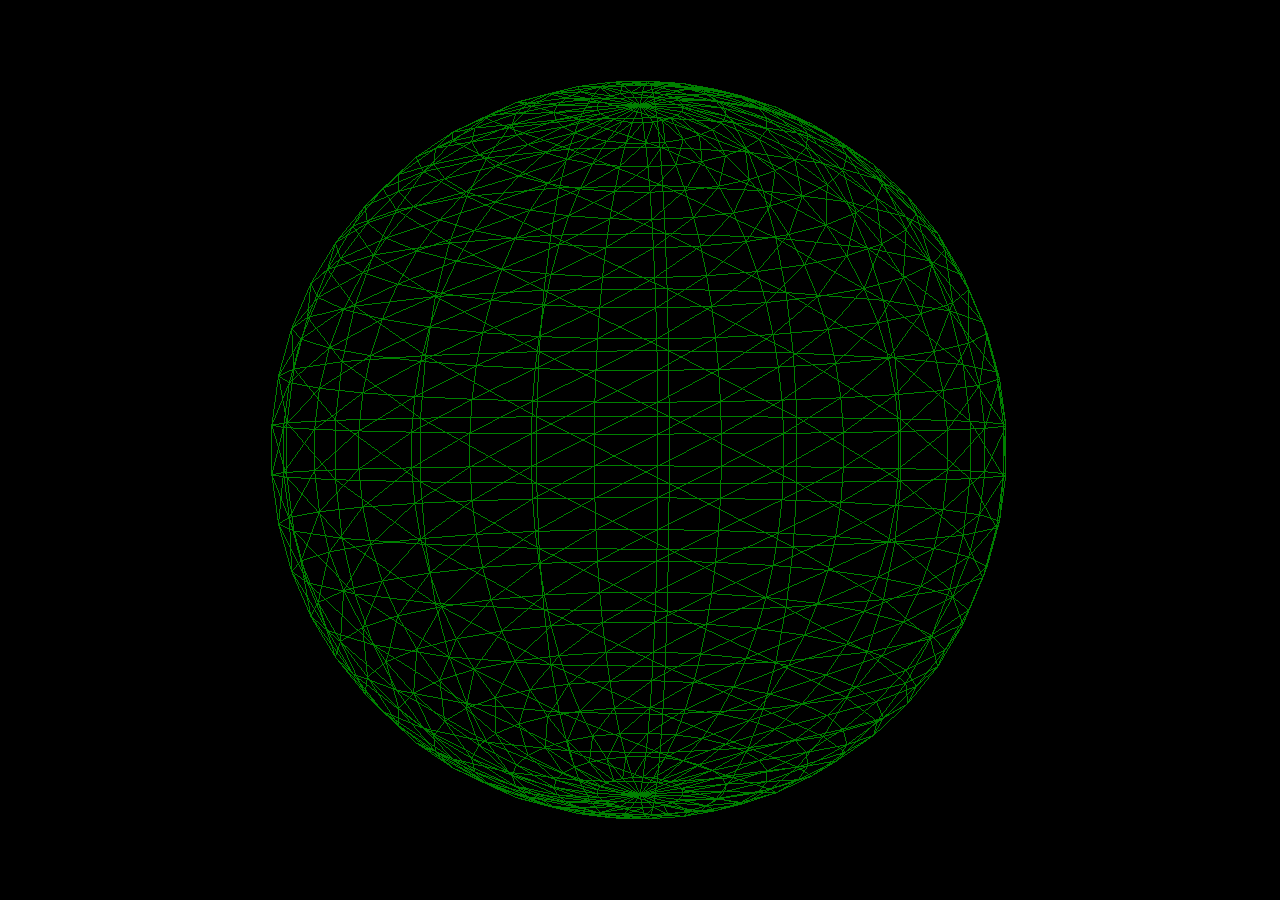
==== html/index.html @ 59fcf4c7 "Render wireframe planet" ====
<!DOCTYPE html>

<html>
    <head>
        <link rel="stylesheet" href="../css/index.css" />
        <script src="../js/three.js"></script>
    </head>

    <body>
        <div id="threejs-container"></div>

        <script>
            "use strict";

            var VISUALS = (function(near, far) {

                var container = document.getElementById("threejs-container"),
                    width = container.offsetWidth,
                    height = container.offsetHeight;

                var renderer = new THREE.WebGLRenderer();
                renderer.setSize(width, height);
                renderer.setClearColor(0x000000, 1);
                container.appendChild(renderer.domElement);

                var scene = new THREE.Scene(),
                    light = new THREE.AmbientLight(0x404040);
                
                var vfovDEG = 50,
                    minDist = near,
                    maxDist = far,
                    camera = new THREE.PerspectiveCamera(50, width/height, minDist, maxDist);
                camera.position.z = 14;

                //create the planet
                var planetGeom = new THREE.SphereGeometry(5, 25, 25),
                    planetMat = new THREE.MeshBasicMaterial({wireframe: true, color: 'green'}),
                    planet = new THREE.Mesh(planetGeom, planetMat);
                planet.position.set(0,0,0);

                //add objects to the scene and render it
                scene.add(light, camera, planet);
                render();

                function render() {
                    planet.rotation.y += 0.0025;
                    renderer.render(scene, camera);
                    requestAnimationFrame(render);
                }

                return {
                    //public
                };
            })(1, 1000);
        </script>
    </body>
</html>
---- css/index.css ----
* {
  margin: 0;
  padding: 0;
}

body {
  width: 100vw;
  height: 100vh;
}

#threejs-container {
  position: static;
  width: inherit;
  height: inherit;
  overflow: hidden;
}
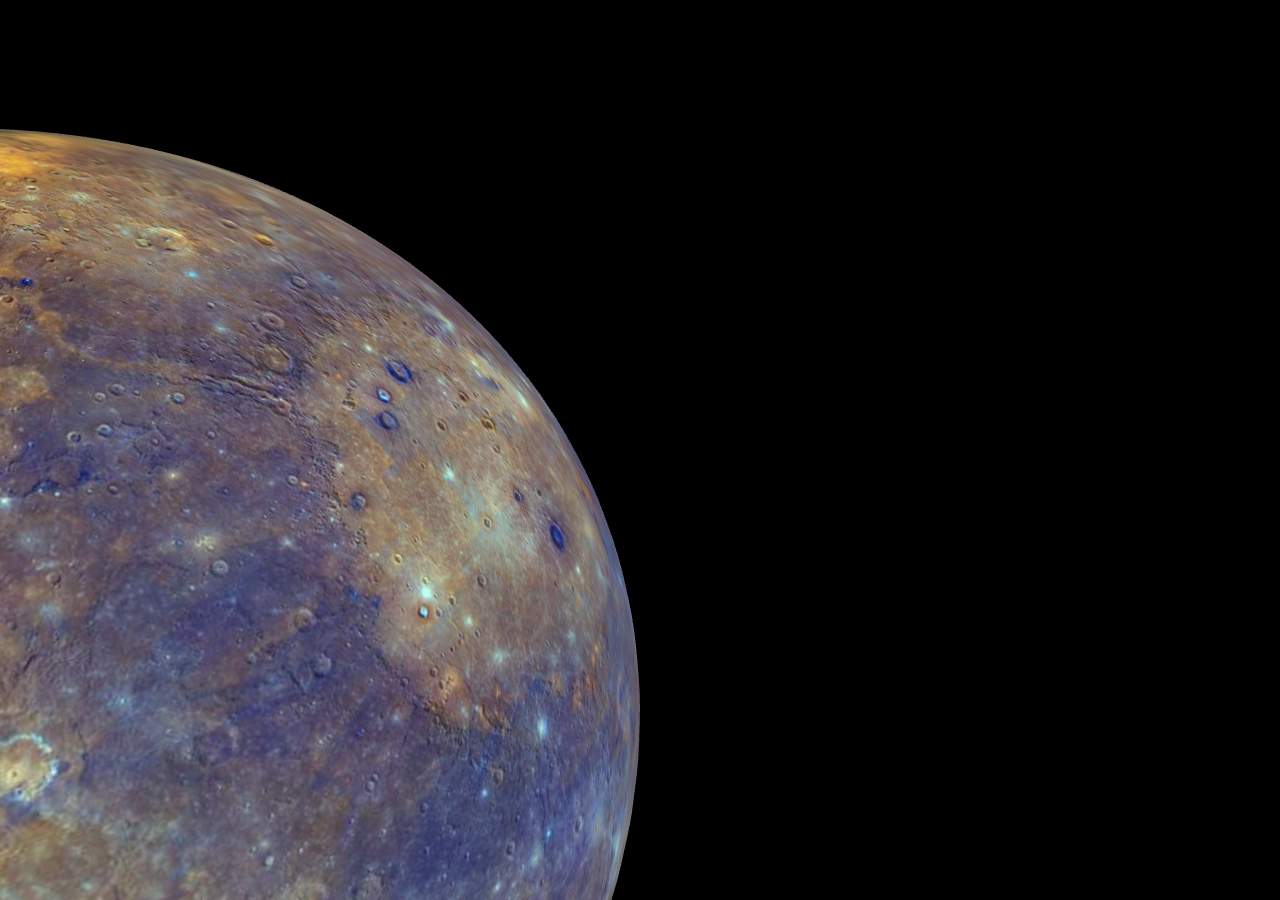
==== commit 34cc5241: "Add texture map to planet, separate JS from HTML" ====
--- a/html/index.html
+++ b/html/index.html
@@ -4,54 +4,15 @@
     <head>
         <link rel="stylesheet" href="../css/index.css" />
         <script src="../js/three.js"></script>
+        <script src="../js/index.js"></script>
     </head>
 
     <body>
         <div id="threejs-container"></div>
 
         <script>
-            "use strict";
-
-            var VISUALS = (function(near, far) {
-
-                var container = document.getElementById("threejs-container"),
-                    width = container.offsetWidth,
-                    height = container.offsetHeight;
-
-                var renderer = new THREE.WebGLRenderer();
-                renderer.setSize(width, height);
-                renderer.setClearColor(0x000000, 1);
-                container.appendChild(renderer.domElement);
-
-                var scene = new THREE.Scene(),
-                    light = new THREE.AmbientLight(0x404040);
-                
-                var vfovDEG = 50,
-                    minDist = near,
-                    maxDist = far,
-                    camera = new THREE.PerspectiveCamera(50, width/height, minDist, maxDist);
-                camera.position.z = 14;
-
-                //create the planet
-                var planetGeom = new THREE.SphereGeometry(5, 25, 25),
-                    planetMat = new THREE.MeshBasicMaterial({wireframe: true, color: 'green'}),
-                    planet = new THREE.Mesh(planetGeom, planetMat);
-                planet.position.set(0,0,0);
-
-                //add objects to the scene and render it
-                scene.add(light, camera, planet);
-                render();
-
-                function render() {
-                    planet.rotation.y += 0.0025;
-                    renderer.render(scene, camera);
-                    requestAnimationFrame(render);
-                }
-
-                return {
-                    //public
-                };
-            })(1, 1000);
+            //launch visuals
+            VISUALS();
         </script>
     </body>
-</html>+</html>
--- a/css/index.css
+++ b/css/index.css
@@ -13,4 +13,4 @@
   width: inherit;
   height: inherit;
   overflow: hidden;
-}+}
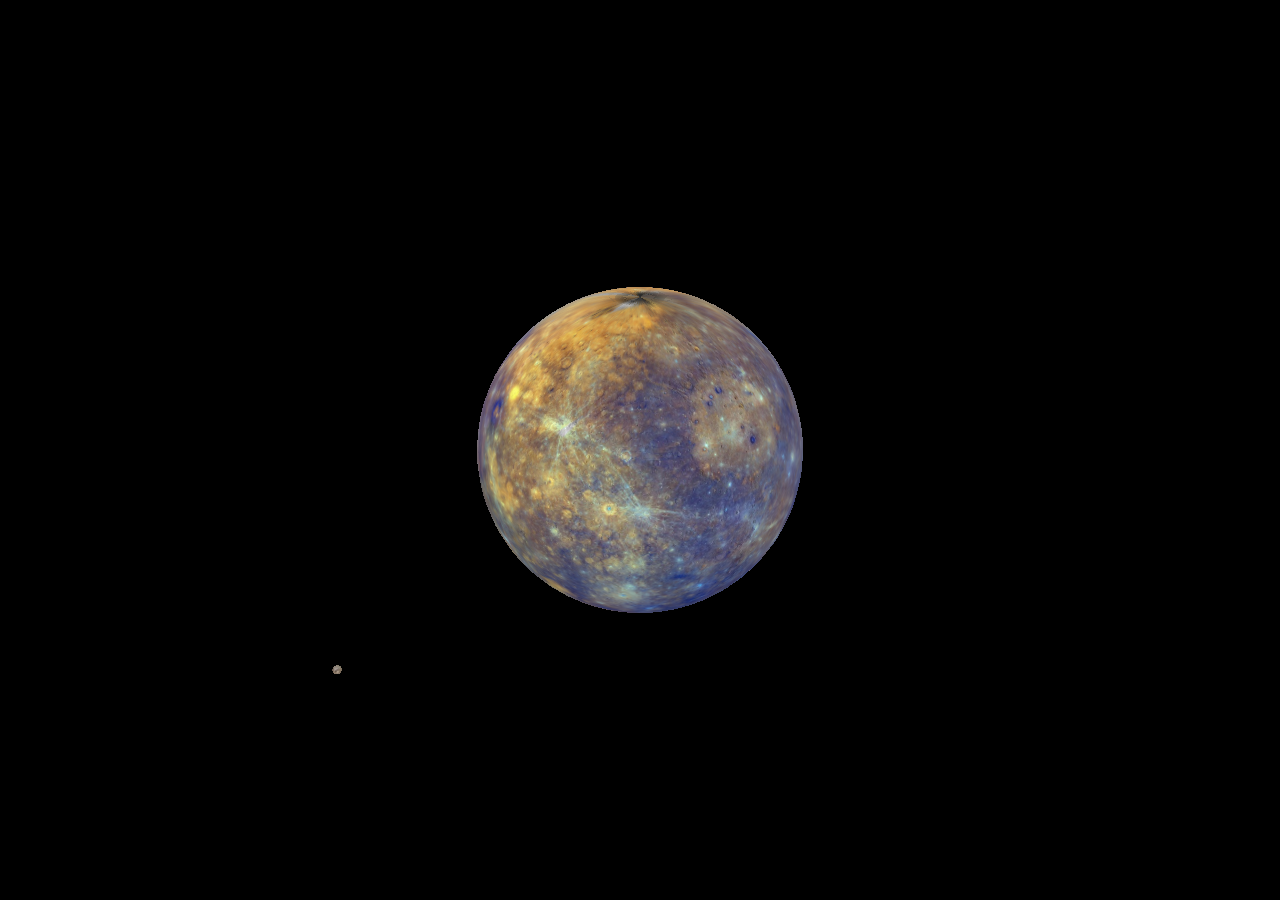
==== commit b5884e04: "Refactor code to be more modular, continue composing scene" ====
--- a/html/index.html
+++ b/html/index.html
@@ -11,8 +11,8 @@
         <div id="threejs-container"></div>
 
         <script>
-            //launch visuals
-            VISUALS();
+            //launch scene
+            Visuals.init();
         </script>
     </body>
 </html>
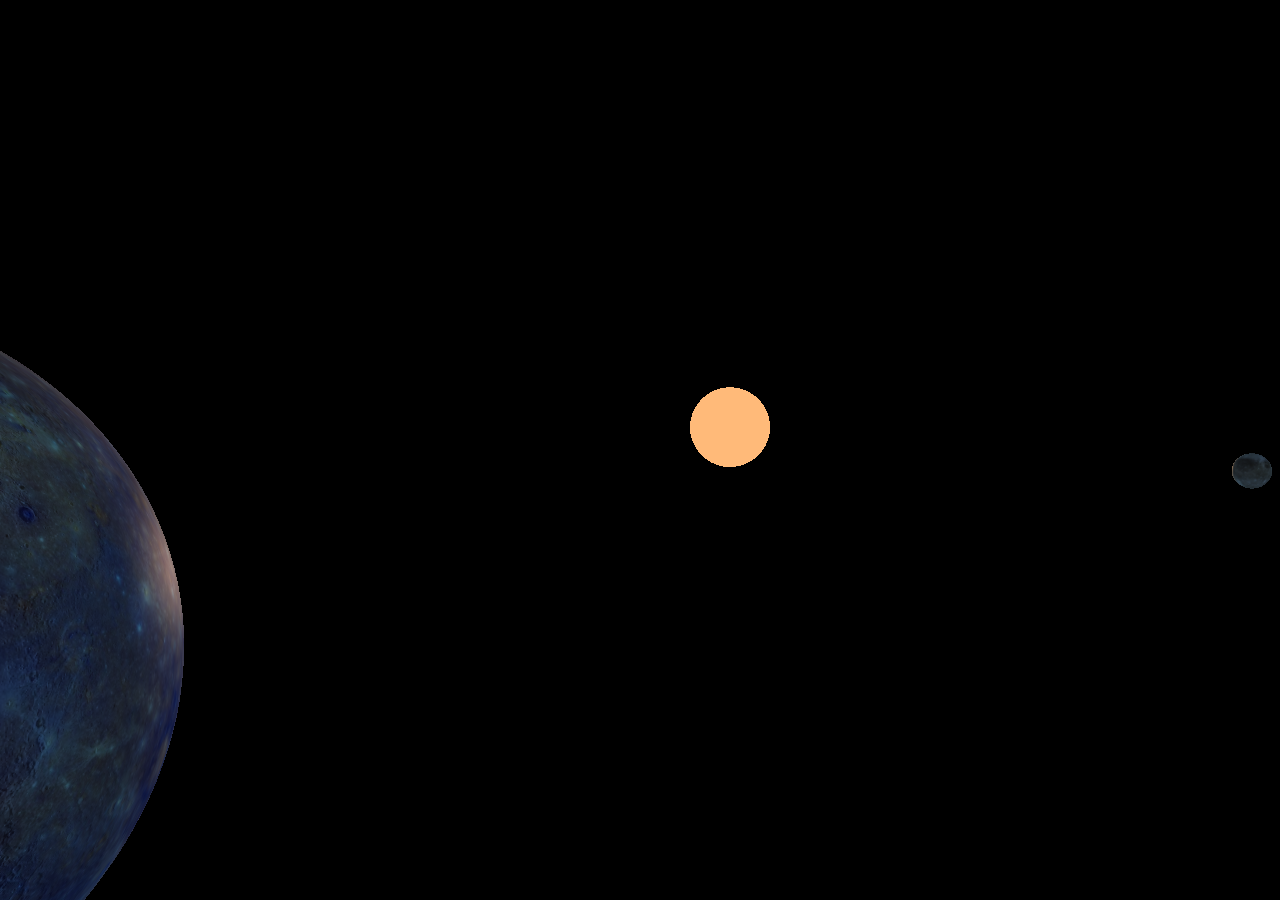
==== commit 83bf4996: "Refactor, fix API, add point light" ====
--- a/html/index.html
+++ b/html/index.html
@@ -3,16 +3,12 @@
 <html>
     <head>
         <link rel="stylesheet" href="../css/index.css" />
-        <script src="../js/three.js"></script>
-        <script src="../js/index.js"></script>
     </head>
 
     <body>
         <div id="threejs-container"></div>
 
-        <script>
-            //launch scene
-            Visuals.init();
-        </script>
+        <script src="../js/three.js"></script>
+        <script src="../js/index.js"></script>
     </body>
 </html>
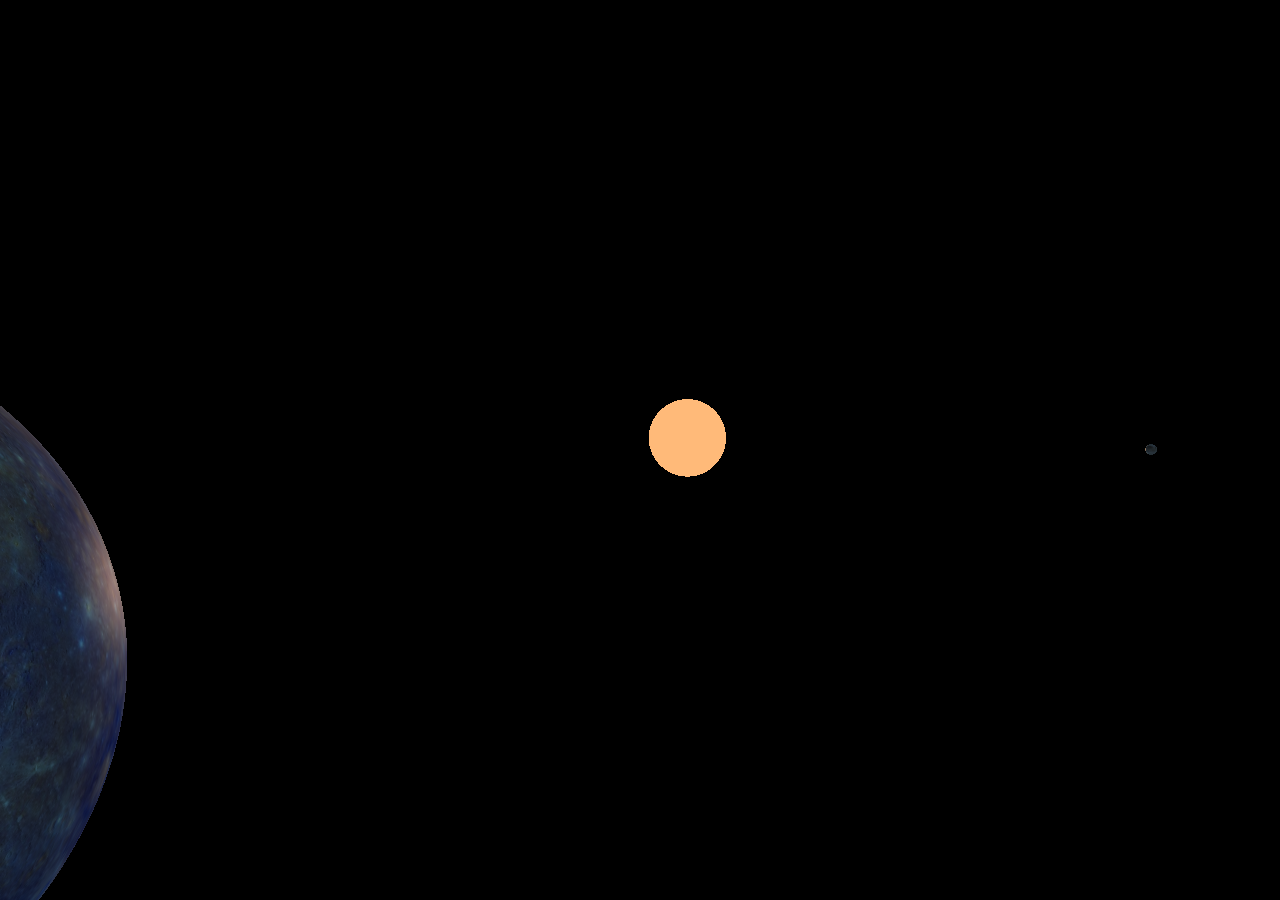
==== commit 0560dd8f: "Finish applying design patterns, add 'modules.js' to help compartmentalize code, finalize scale with" ====
--- a/html/index.html
+++ b/html/index.html
@@ -9,6 +9,7 @@
         <div id="threejs-container"></div>
 
         <script src="../js/three.js"></script>
+        <script src="../js/modules.js"></script>
         <script src="../js/index.js"></script>
     </body>
 </html>
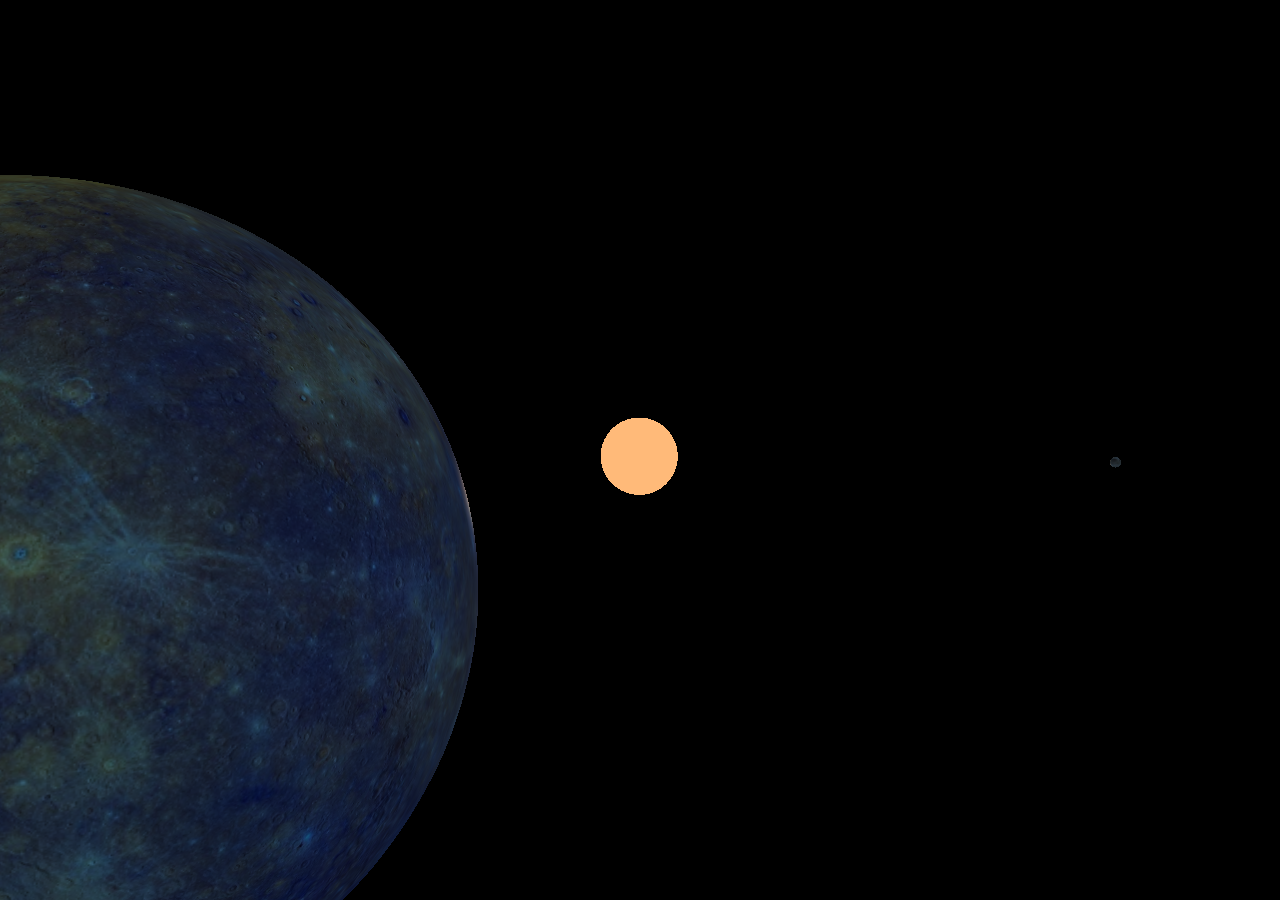
==== commit c798f02f: "Add rotation around planet, add 'math.js'" ====
--- a/html/index.html
+++ b/html/index.html
@@ -9,6 +9,7 @@
         <div id="threejs-container"></div>
 
         <script src="../js/three.js"></script>
+        <script src="../js/math.js"></script>
         <script src="../js/modules.js"></script>
         <script src="../js/index.js"></script>
     </body>
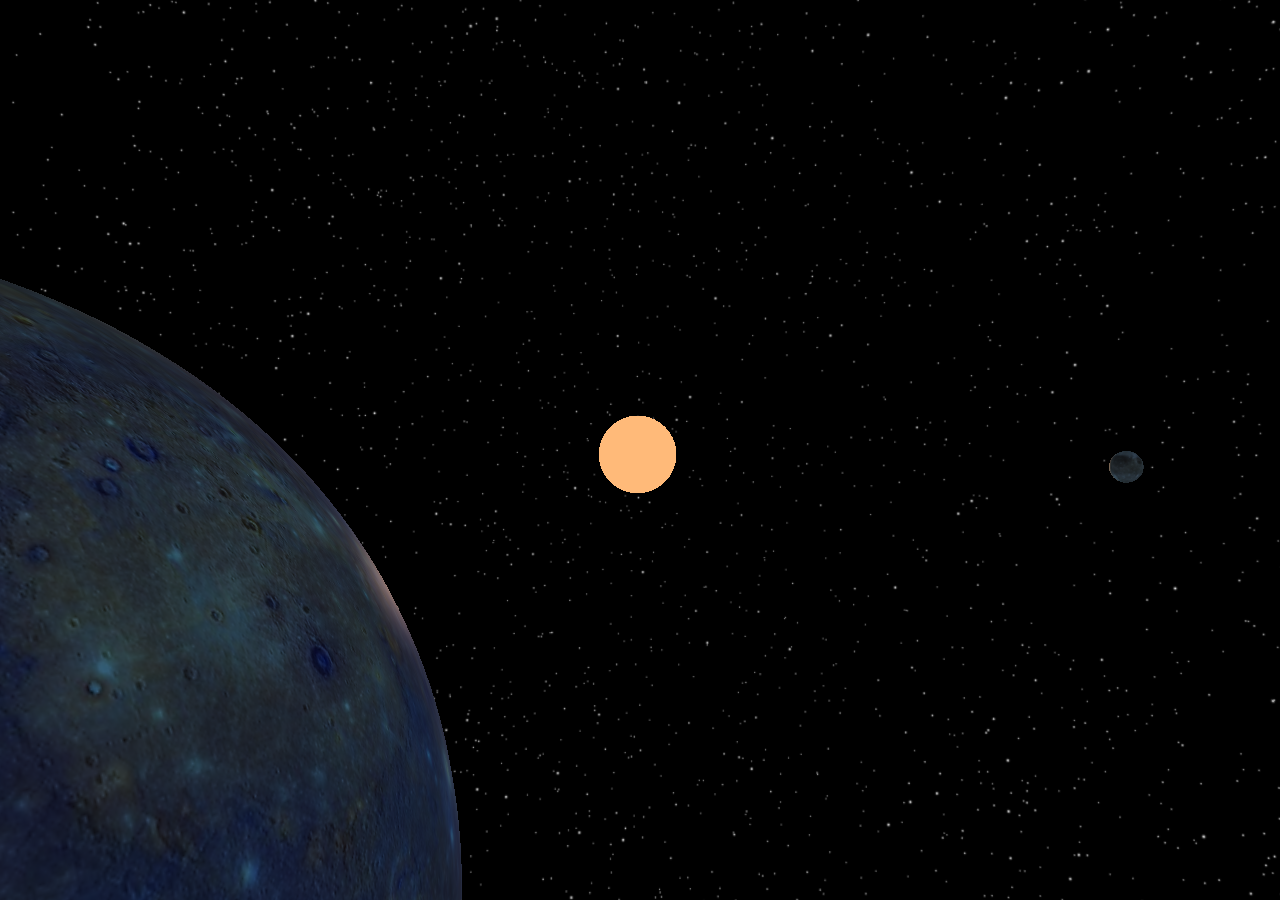
==== commit c4960e76: "Add 'shaders.js'" ====
--- a/html/index.html
+++ b/html/index.html
@@ -9,6 +9,7 @@
         <div id="threejs-container"></div>
 
         <script src="../js/three.js"></script>
+        <script src="../js/shaders.js"></script>
         <script src="../js/math.js"></script>
         <script src="../js/modules.js"></script>
         <script src="../js/index.js"></script>
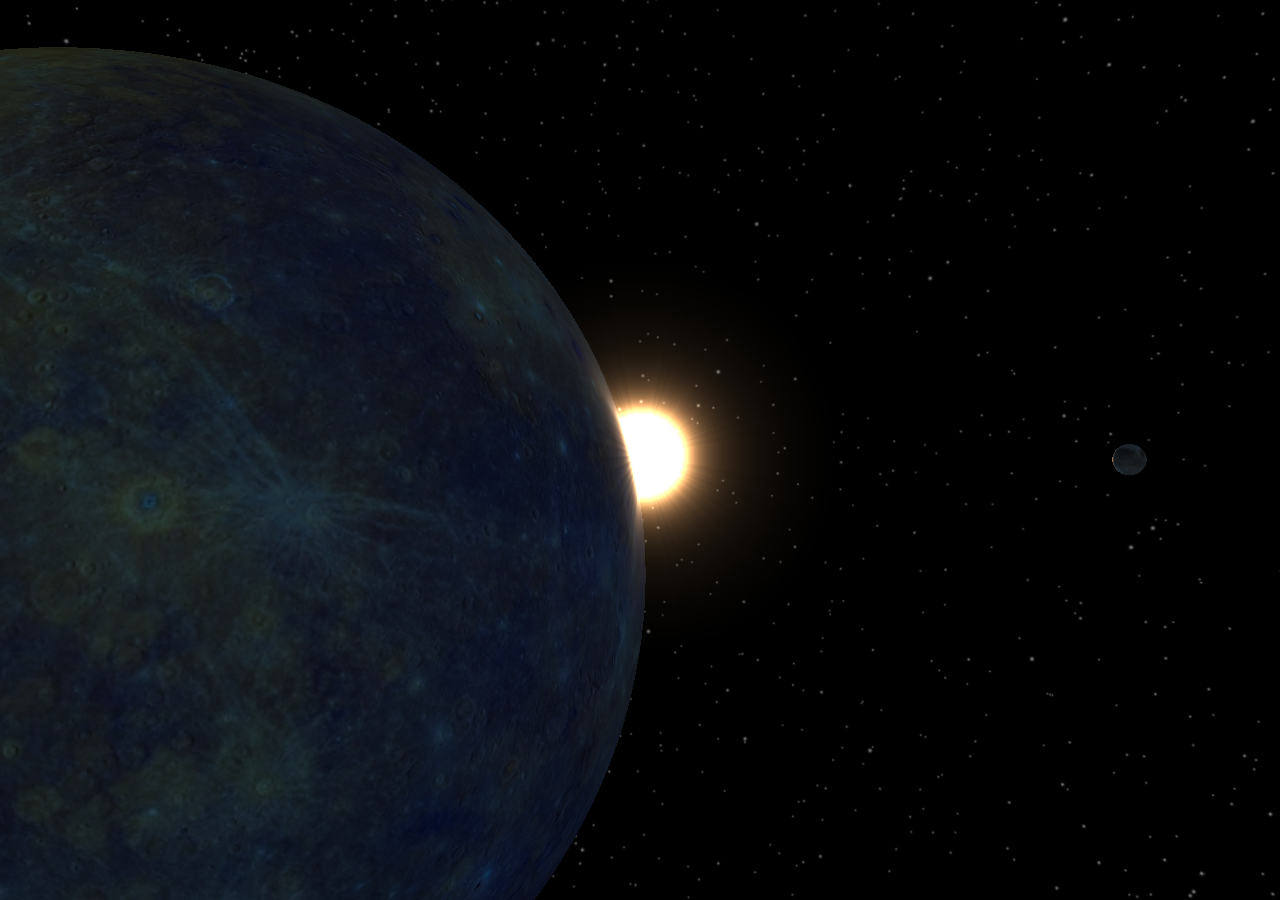
==== commit 7636ad74: "Add load screen hack" ====
--- a/html/index.html
+++ b/html/index.html
@@ -6,6 +6,7 @@
     </head>
 
     <body>
+        <div id="load-screen">Loading solar simulation, please wait...</div>
         <div id="threejs-container"></div>
 
         <script src="../js/three.js"></script>
--- a/css/index.css
+++ b/css/index.css
@@ -8,6 +8,22 @@
   height: 100vh;
 }
 
+#load-screen {
+  display: block;
+  position: fixed;
+  left: 0;
+  right: 0;
+  top: 0;
+  bottom: 0;
+  padding-top: 25%;
+  text-align: center;
+  font-family: "Trebuchet MS";
+  font-size: 20px;
+  color: #21ff00;
+  background-color: #000000;
+  z-index: 99;
+}
+
 #threejs-container {
   position: static;
   width: inherit;
